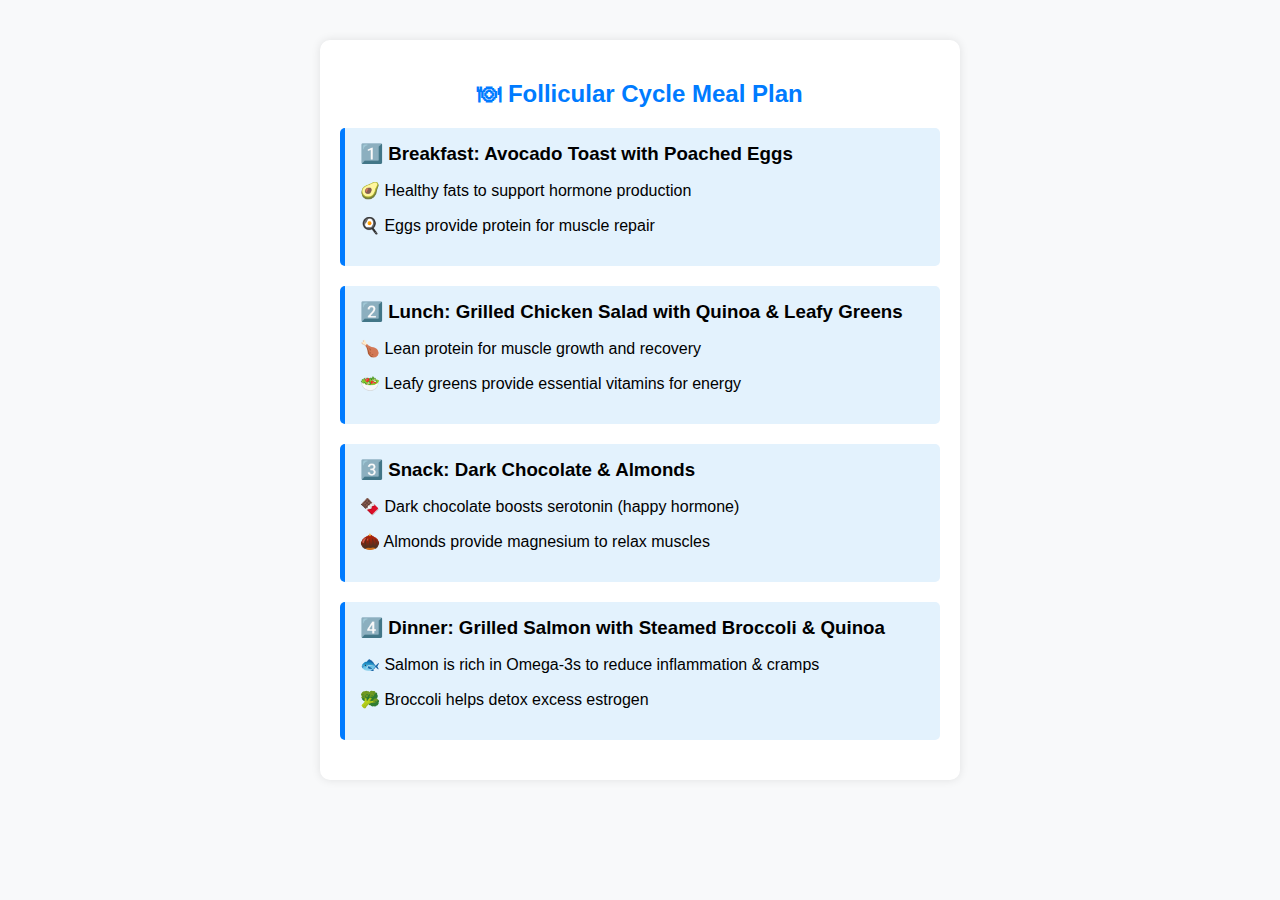
==== follicular.html @ 700623dd "Project commit" ====
<!DOCTYPE html>
<html lang="en">
  <head>
    <meta charset="UTF-8" />
    <meta name="viewport" content="width=device-width, initial-scale=1.0" />
    <title>Follicular Cycle Meal Plan</title>
    <style>
      body {
        font-family: Arial, sans-serif;
        background-color: #f8f9fa;
        margin: 20px;
        padding: 20px;
      }
      .container {
        max-width: 600px;
        margin: auto;
        background: white;
        padding: 20px;
        border-radius: 10px;
        box-shadow: 0 0 10px rgba(0, 0, 0, 0.1);
      }
      h2 {
        color: #007bff;
        text-align: center;
      }
      .meal {
        margin-bottom: 20px;
        padding: 15px;
        border-left: 5px solid #007bff;
        background: #e3f2fd;
        border-radius: 5px;
      }
      .meal h3 {
        margin: 0 0 10px;
      }
    </style>
  </head>
  <body>
    <div class="container">
      <h2>🍽 Follicular Cycle Meal Plan</h2>

      <div class="meal">
        <h3>1️⃣ Breakfast: Avocado Toast with Poached Eggs</h3>
        <p>🥑 Healthy fats to support hormone production</p>
        <p>🍳 Eggs provide protein for muscle repair</p>
      </div>

      <div class="meal">
        <h3>2️⃣ Lunch: Grilled Chicken Salad with Quinoa & Leafy Greens</h3>
        <p>🍗 Lean protein for muscle growth and recovery</p>
        <p>🥗 Leafy greens provide essential vitamins for energy</p>
      </div>

      <div class="meal">
        <h3>3️⃣ Snack: Dark Chocolate & Almonds</h3>
        <p>🍫 Dark chocolate boosts serotonin (happy hormone)</p>
        <p>🌰 Almonds provide magnesium to relax muscles</p>
      </div>

      <div class="meal">
        <h3>4️⃣ Dinner: Grilled Salmon with Steamed Broccoli & Quinoa</h3>
        <p>🐟 Salmon is rich in Omega-3s to reduce inflammation & cramps</p>
        <p>🥦 Broccoli helps detox excess estrogen</p>
      </div>
    </div>
  </body>
</html>
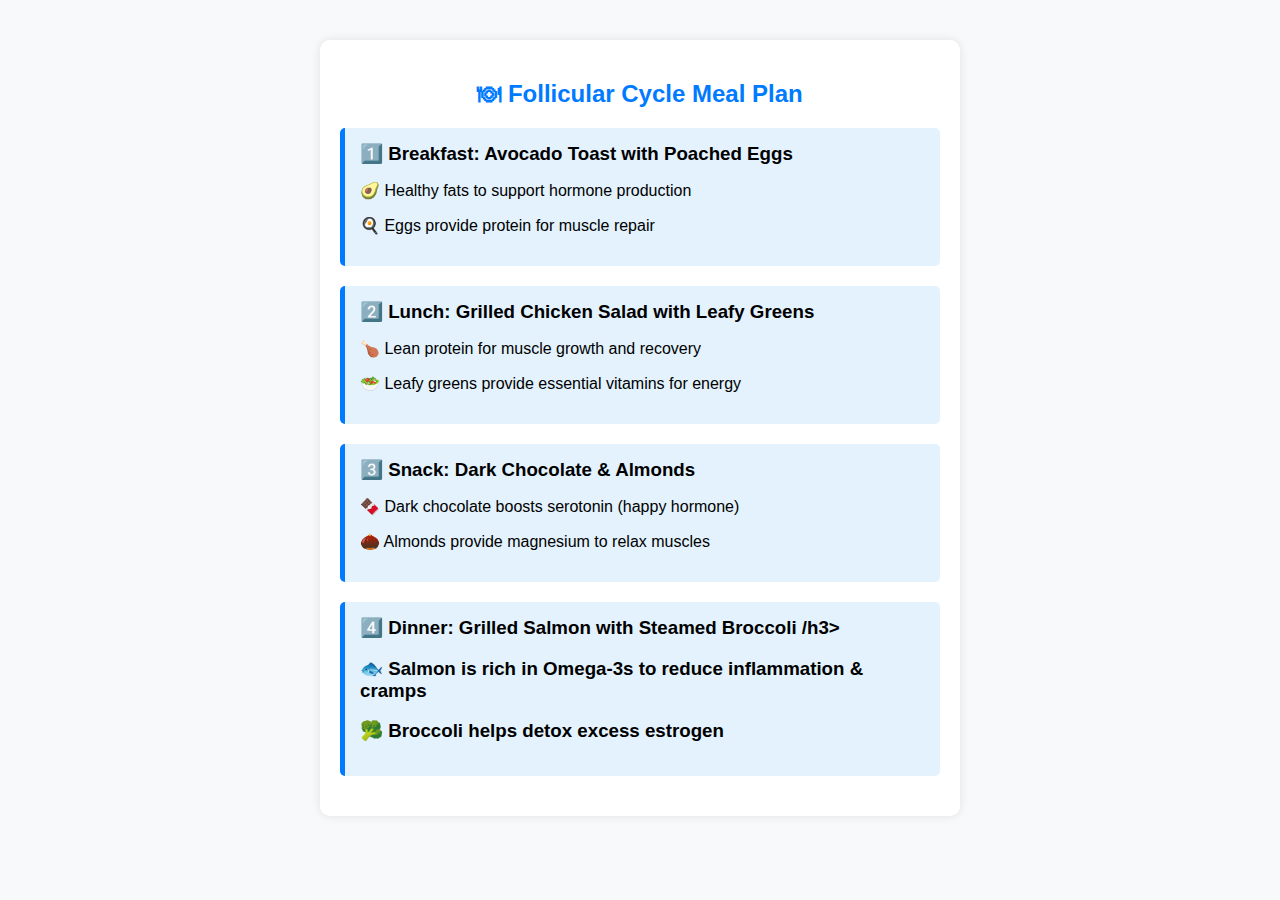
==== commit 26d6e374: "Added ovulatory.html, modified index.html and follicular.html, and included new styles" ====
--- a/follicular.html
+++ b/follicular.html
@@ -46,7 +46,7 @@
       </div>
 
       <div class="meal">
-        <h3>2️⃣ Lunch: Grilled Chicken Salad with Quinoa & Leafy Greens</h3>
+        <h3>2️⃣ Lunch: Grilled Chicken Salad with  Leafy Greens</h3>
         <p>🍗 Lean protein for muscle growth and recovery</p>
         <p>🥗 Leafy greens provide essential vitamins for energy</p>
       </div>
@@ -58,7 +58,7 @@
       </div>
 
       <div class="meal">
-        <h3>4️⃣ Dinner: Grilled Salmon with Steamed Broccoli & Quinoa</h3>
+        <h3>4️⃣ Dinner: Grilled Salmon with Steamed Broccoli /h3>
         <p>🐟 Salmon is rich in Omega-3s to reduce inflammation & cramps</p>
         <p>🥦 Broccoli helps detox excess estrogen</p>
       </div>
